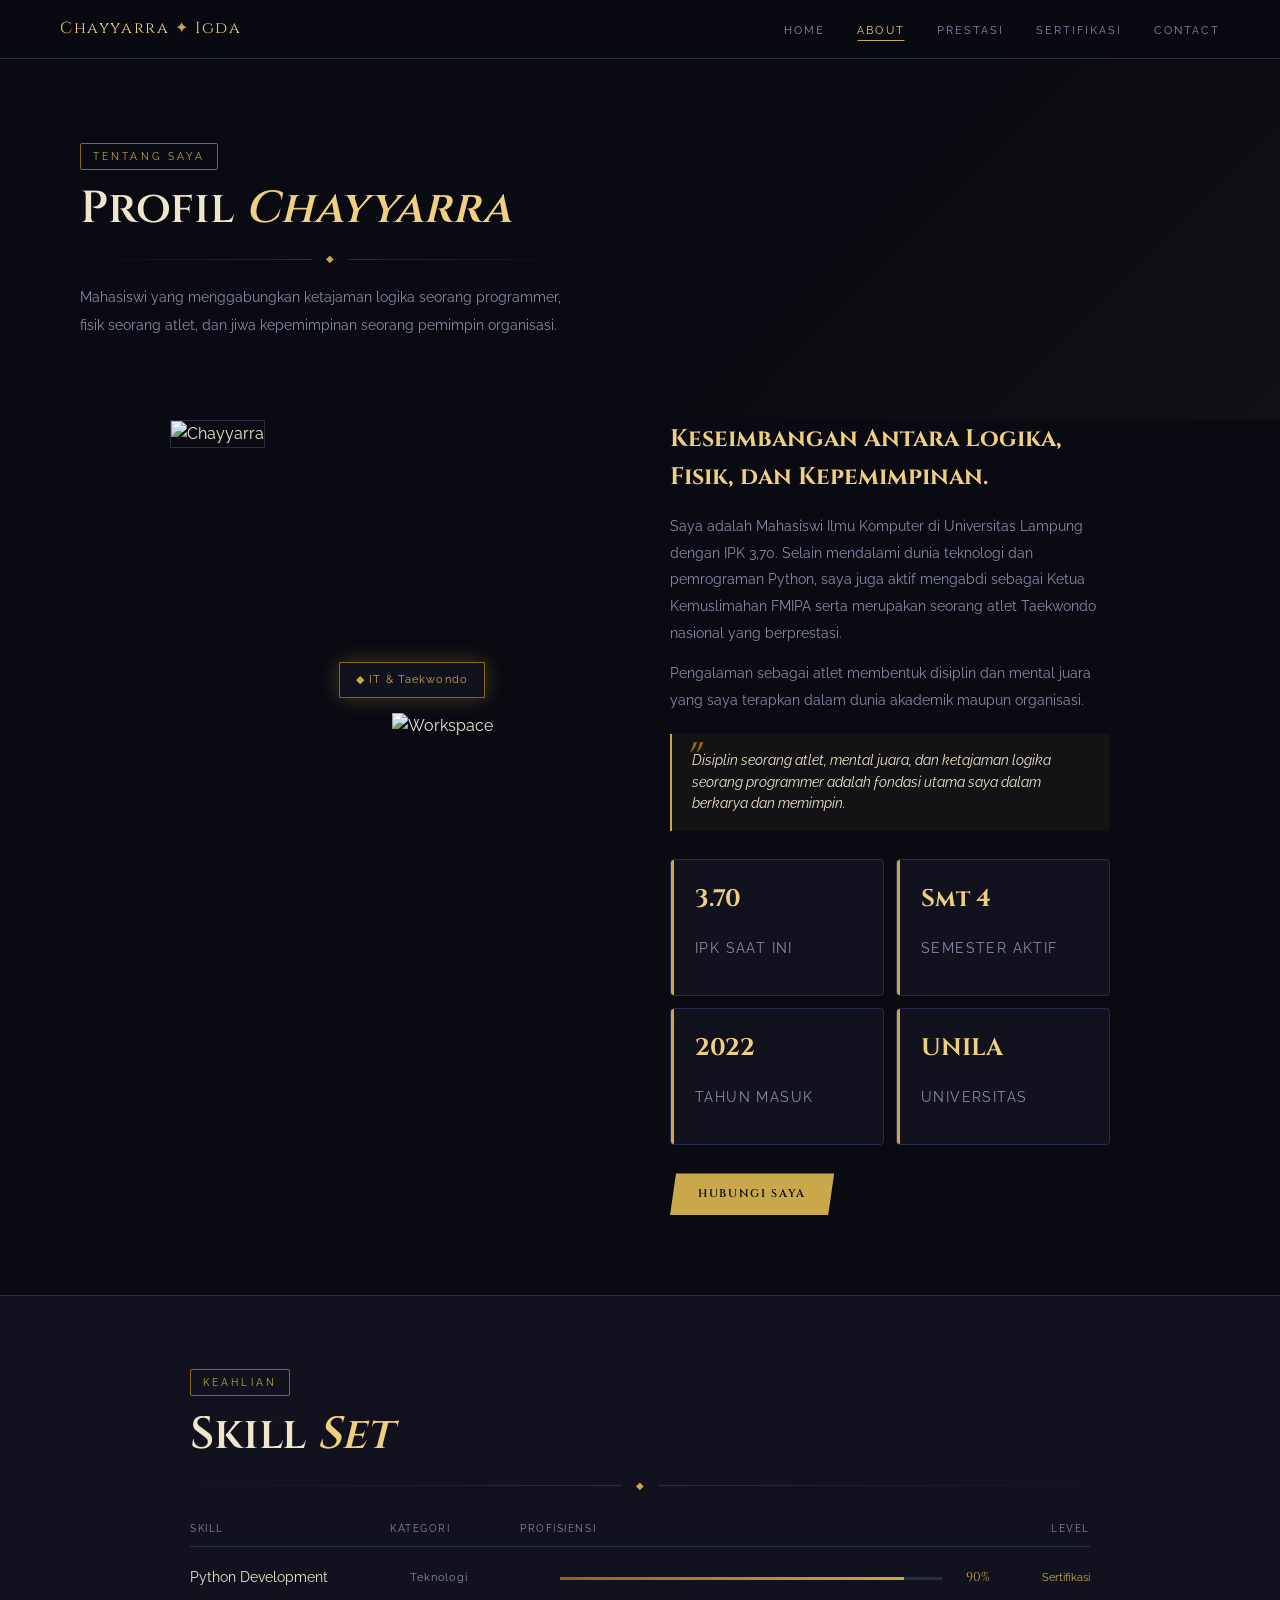
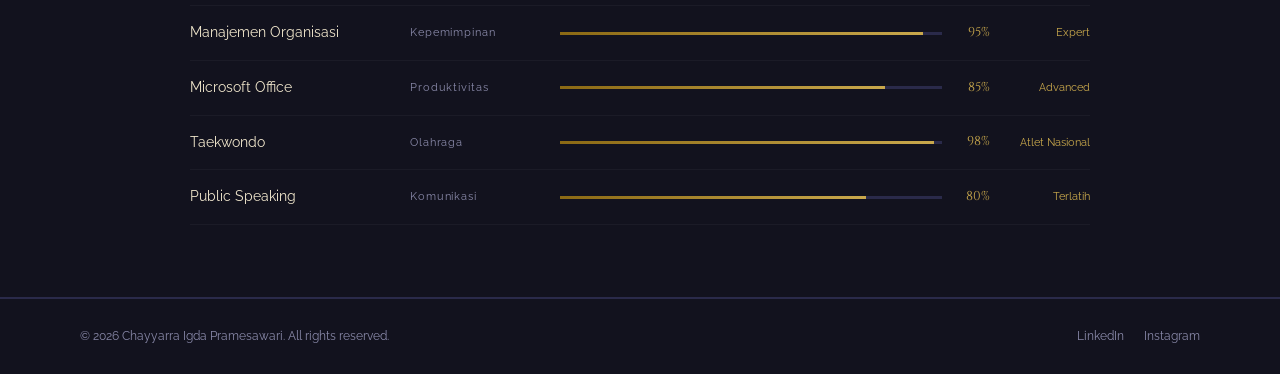
==== about.html @ 012fc19f "Kode Awal" ====
<!DOCTYPE html>
<html lang="id">
<head>
  <meta charset="UTF-8" />
  <meta name="viewport" content="width=device-width, initial-scale=1.0" />
  <title>About | Chayyarra Igda</title>
  <link rel="preconnect" href="https://fonts.googleapis.com" />
  <link rel="preconnect" href="https://fonts.gstatic.com" crossorigin />
  <link href="https://fonts.googleapis.com/css2?family=Cinzel:wght@400;600;700&family=Raleway:ital,wght@0,300;0,400;0,500;0,600;1,300&display=swap" rel="stylesheet" />
  <link rel="stylesheet" href="style.css" />
</head>
<body>

  <nav id="navbar">
    <a href="index.html" class="nav-logo">Chayyarra <span>✦</span> Igda</a>
    <ul class="nav-links">
      <li><a href="index.html">Home</a></li>
      <li><a href="about.html" class="active">About</a></li>
      <li><a href="work.html">Prestasi</a></li>
      <li><a href="insights.html">Sertifikasi</a></li>
      <li><a href="contact.html">Contact</a></li>
    </ul>
  </nav>

  <section class="page">

    <div class="about-hero">
      <div class="about-hero-text">
        <span class="section-tag">Tentang Saya</span>
        <h2 class="section-title">Profil <em>Chayyarra</em></h2>
        <div class="deco-line"><span>◆</span></div>
        <p style="color:var(--text-muted); font-size:0.9rem; max-width:500px; line-height:1.9;">
          Mahasiswi yang menggabungkan ketajaman logika seorang programmer, fisik seorang atlet, dan jiwa kepemimpinan seorang pemimpin organisasi.
        </p>
      </div>
    </div>

    <div class="about-body">
      <div class="about-photos">
        <img src="https://images.unsplash.com/photo-1517694712202-14dd9538aa97?w=600&q=80" alt="Chayyarra" class="photo-main" />
        <img src="https://images.unsplash.com/photo-1555505019-8c3f1c4aba5f?w=400&q=80" alt="Workspace" class="photo-accent" />
        <span class="photo-pill">◆ IT & Taekwondo</span>
      </div>

      <div class="about-text">
        <h3>Keseimbangan Antara Logika, Fisik, dan Kepemimpinan.</h3>
        <p>Saya adalah Mahasiswi Ilmu Komputer di Universitas Lampung dengan IPK 3,70. Selain mendalami dunia teknologi dan pemrograman Python, saya juga aktif mengabdi sebagai Ketua Kemuslimahan FMIPA serta merupakan seorang atlet Taekwondo nasional yang berprestasi.</p>
        <p>Pengalaman sebagai atlet membentuk disiplin dan mental juara yang saya terapkan dalam dunia akademik maupun organisasi.</p>
        <div class="about-quote">
          Disiplin seorang atlet, mental juara, dan ketajaman logika seorang programmer adalah fondasi utama saya dalam berkarya dan memimpin.
        </div>

        <div style="display:grid; grid-template-columns:1fr 1fr; gap:12px; margin-bottom:28px;">
          <div class="stat-card"><h3>3.70</h3><p>IPK Saat Ini</p></div>
          <div class="stat-card"><h3>Smt 4</h3><p>Semester Aktif</p></div>
          <div class="stat-card"><h3>2022</h3><p>Tahun Masuk</p></div>
          <div class="stat-card"><h3>UNILA</h3><p>Universitas</p></div>
        </div>

        <a href="contact.html" class="btn btn-gold">Hubungi Saya</a>
      </div>
    </div>

    <!-- SKILLS -->
    <div class="skills-section">
      <div class="skills-inner">
        <span class="section-tag">Keahlian</span>
        <h2 class="section-title" style="margin-bottom:8px;">Skill <em>Set</em></h2>
        <div class="deco-line"><span>◆</span></div>

        <div style="display:flex; justify-content:space-between; font-size:0.65rem; letter-spacing:0.15em; color:var(--text-muted); text-transform:uppercase; padding:10px 0; border-bottom:1px solid var(--dark-border); margin-bottom:4px;">
          <span style="flex:0 0 200px;">Skill</span>
          <span style="flex:0 0 130px;">Kategori</span>
          <span style="flex:1;">Profisiensi</span>
          <span style="flex:0 0 80px; text-align:right;">Level</span>
        </div>

        <div class="skill-row">
          <span class="skill-name">Python Development</span>
          <span class="skill-cat">Teknologi</span>
          <div class="skill-bar-wrap">
            <div class="skill-bar"><div class="skill-bar-fill" data-width="90%" style="width:0"></div></div>
            <span class="skill-pct">90%</span>
          </div>
          <span style="flex:0 0 80px; text-align:right; font-size:0.7rem; color:var(--gold);">Sertifikasi</span>
        </div>
        <div class="skill-row">
          <span class="skill-name">Manajemen Organisasi</span>
          <span class="skill-cat">Kepemimpinan</span>
          <div class="skill-bar-wrap">
            <div class="skill-bar"><div class="skill-bar-fill" data-width="95%" style="width:0"></div></div>
            <span class="skill-pct">95%</span>
          </div>
          <span style="flex:0 0 80px; text-align:right; font-size:0.7rem; color:var(--gold);">Expert</span>
        </div>
        <div class="skill-row">
          <span class="skill-name">Microsoft Office</span>
          <span class="skill-cat">Produktivitas</span>
          <div class="skill-bar-wrap">
            <div class="skill-bar"><div class="skill-bar-fill" data-width="85%" style="width:0"></div></div>
            <span class="skill-pct">85%</span>
          </div>
          <span style="flex:0 0 80px; text-align:right; font-size:0.7rem; color:var(--gold);">Advanced</span>
        </div>
        <div class="skill-row">
          <span class="skill-name">Taekwondo</span>
          <span class="skill-cat">Olahraga</span>
          <div class="skill-bar-wrap">
            <div class="skill-bar"><div class="skill-bar-fill" data-width="98%" style="width:0"></div></div>
            <span class="skill-pct">98%</span>
          </div>
          <span style="flex:0 0 80px; text-align:right; font-size:0.7rem; color:var(--gold);">Atlet Nasional</span>
        </div>
        <div class="skill-row">
          <span class="skill-name">Public Speaking</span>
          <span class="skill-cat">Komunikasi</span>
          <div class="skill-bar-wrap">
            <div class="skill-bar"><div class="skill-bar-fill" data-width="80%" style="width:0"></div></div>
            <span class="skill-pct">80%</span>
          </div>
          <span style="flex:0 0 80px; text-align:right; font-size:0.7rem; color:var(--gold);">Terlatih</span>
        </div>
      </div>
    </div>

    <footer>
      <p>© 2026 Chayyarra Igda Pramesawari. All rights reserved.</p>
      <nav class="footer-nav">
        <a href="https://linkedin.com" target="_blank">LinkedIn</a>
        <a href="https://instagram.com" target="_blank">Instagram</a>
      </nav>
    </footer>
  </section>

  <script>
    window.addEventListener('scroll', function() {
      document.getElementById('navbar').classList.toggle('scrolled', window.scrollY > 30);
    });
    setTimeout(() => {
      document.querySelectorAll('.skill-bar-fill').forEach(bar => {
        bar.style.width = bar.dataset.width;
      });
    }, 400);
  </script>
</body>
</html>
---- style.css ----
@import url('https://fonts.googleapis.com/css2?family=Cinzel:wght@400;600;700&family=Raleway:ital,wght@0,300;0,400;0,500;0,600;1,300&display=swap');

:root {
  --gold: #C9A84C;
  --gold-light: #F0D080;
  --gold-dim: #8B6914;
  --dark-bg: #0A0A12;
  --dark-card: #12121E;
  --dark-panel: #1A1A2E;
  --dark-border: #2A2A4A;
  --accent: #4A90D9;
  --accent-glow: rgba(74,144,217,0.3);
  --text-bright: #F0E6CC;
  --text-muted: #8A8AAA;
  --danger: #C0392B;
  --success: #27AE60;
  --shadow-gold: 0 0 20px rgba(201,168,76,0.3);
  --shadow-blue: 0 0 20px rgba(74,144,217,0.3);
}

* { margin: 0; padding: 0; box-sizing: border-box; }
html { scroll-behavior: smooth; }

body {
  font-family: 'Raleway', sans-serif;
  background: var(--dark-bg);
  color: var(--text-bright);
  overflow-x: hidden;
  line-height: 1.6;
}

a { text-decoration: none; color: inherit; transition: 0.3s; }
li { list-style: none; }

/* ── SCROLLBAR ── */
::-webkit-scrollbar { width: 6px; }
::-webkit-scrollbar-track { background: var(--dark-bg); }
::-webkit-scrollbar-thumb { background: var(--gold-dim); border-radius: 3px; }

/* ── LOADING / LOGIN SCREEN ── */
#login-screen {
  position: fixed; inset: 0; z-index: 9999;
  background: var(--dark-bg);
  display: flex; flex-direction: column;
  align-items: center; justify-content: center;
  overflow: hidden;
}

#particles-canvas {
  position: absolute; inset: 0;
  pointer-events: none;
}

.login-bg-overlay {
  position: absolute; inset: 0;
  background: radial-gradient(ellipse at 50% 60%, rgba(74,144,217,0.08) 0%, transparent 70%),
              radial-gradient(ellipse at 20% 30%, rgba(201,168,76,0.06) 0%, transparent 50%);
}

.login-box {
  position: relative; z-index: 2;
  text-align: center;
  animation: loginReveal 1.2s ease both;
}

@keyframes loginReveal {
  from { opacity: 0; transform: translateY(30px) scale(0.97); }
  to { opacity: 1; transform: translateY(0) scale(1); }
}

.login-crest {
  width: 80px; height: 80px;
  margin: 0 auto 24px;
  position: relative;
}
.login-crest::before {
  content: '✦';
  font-size: 64px;
  color: var(--gold);
  display: block;
  text-shadow: 0 0 30px rgba(201,168,76,0.6), 0 0 60px rgba(201,168,76,0.3);
  animation: pulse-crest 3s ease-in-out infinite;
}
@keyframes pulse-crest {
  0%, 100% { text-shadow: 0 0 30px rgba(201,168,76,0.6), 0 0 60px rgba(201,168,76,0.3); }
  50% { text-shadow: 0 0 50px rgba(201,168,76,0.9), 0 0 100px rgba(201,168,76,0.5); }
}

.login-title {
  font-family: 'Cinzel', serif;
  font-size: 3.2rem;
  font-weight: 700;
  letter-spacing: 0.12em;
  color: var(--gold-light);
  text-shadow: 0 0 40px rgba(201,168,76,0.5);
  margin-bottom: 6px;
}

.login-subtitle {
  font-size: 0.75rem;
  letter-spacing: 0.35em;
  text-transform: uppercase;
  color: var(--text-muted);
  margin-bottom: 48px;
}

.login-divider {
  display: flex; align-items: center; gap: 16px;
  margin-bottom: 40px; justify-content: center;
}
.login-divider::before, .login-divider::after {
  content: '';
  width: 80px; height: 1px;
  background: linear-gradient(90deg, transparent, var(--gold-dim));
}
.login-divider::after { background: linear-gradient(90deg, var(--gold-dim), transparent); }
.login-divider span { color: var(--gold); font-size: 12px; }

.login-stats {
  display: flex; gap: 40px; margin-bottom: 52px; justify-content: center;
}
.login-stat {
  text-align: center;
  border: 1px solid var(--dark-border);
  padding: 14px 22px;
  border-radius: 4px;
  background: rgba(255,255,255,0.02);
  position: relative;
  overflow: hidden;
}
.login-stat::after {
  content: '';
  position: absolute; bottom: 0; left: 0; right: 0;
  height: 2px;
  background: var(--gold);
  transform: scaleX(0.3);
  transition: transform 0.4s;
}
.login-stat:hover::after { transform: scaleX(1); }
.login-stat strong { display: block; font-family: 'Cinzel', serif; font-size: 1.5rem; color: var(--gold-light); }
.login-stat span { font-size: 0.65rem; letter-spacing: 0.15em; text-transform: uppercase; color: var(--text-muted); }

.login-btn {
  display: inline-flex; align-items: center; gap: 12px;
  background: var(--gold);
  color: #0A0A12;
  font-family: 'Cinzel', serif;
  font-size: 0.8rem;
  font-weight: 700;
  letter-spacing: 0.2em;
  padding: 16px 48px;
  border: none;
  cursor: pointer;
  position: relative;
  overflow: hidden;
  transition: 0.3s;
  clip-path: polygon(8px 0%, 100% 0%, calc(100% - 8px) 100%, 0% 100%);
}
.login-btn:hover { background: var(--gold-light); transform: translateY(-2px); box-shadow: var(--shadow-gold); }
.login-btn::before {
  content: '';
  position: absolute; top: 0; left: -100%;
  width: 100%; height: 100%;
  background: linear-gradient(90deg, transparent, rgba(255,255,255,0.3), transparent);
  transition: left 0.5s;
}
.login-btn:hover::before { left: 100%; }

.login-footer-txt {
  margin-top: 28px;
  font-size: 0.65rem;
  letter-spacing: 0.2em;
  text-transform: uppercase;
  color: var(--dark-border);
}

/* ── MAIN APP (hidden until login) ── */
#app {
  display: none;
  opacity: 0;
  transition: opacity 0.8s;
}
#app.visible { opacity: 1; }

/* ── NAVIGATION ── */
nav#navbar {
  position: fixed; top: 0; width: 100%; z-index: 1000;
  padding: 16px 60px;
  display: flex; justify-content: space-between; align-items: center;
  background: rgba(10,10,18,0.92);
  backdrop-filter: blur(12px);
  border-bottom: 1px solid var(--dark-border);
  transition: 0.3s;
}
nav.scrolled { padding: 10px 60px; }

.nav-logo {
  font-family: 'Cinzel', serif;
  font-size: 1rem;
  letter-spacing: 0.1em;
  color: var(--gold-light);
}
.nav-logo span { color: var(--gold); }

.nav-links { display: flex; gap: 32px; }
.nav-links a {
  font-size: 0.7rem;
  letter-spacing: 0.18em;
  text-transform: uppercase;
  color: var(--text-muted);
  position: relative;
  padding-bottom: 4px;
}
.nav-links a::after {
  content: ''; position: absolute; bottom: 0; left: 50%;
  width: 0; height: 1px;
  background: var(--gold);
  transition: 0.3s; transform: translateX(-50%);
}
.nav-links a:hover, .nav-links a.active { color: var(--gold-light); }
.nav-links a:hover::after, .nav-links a.active::after { width: 100%; }

/* ── PAGE WRAPPER ── */
.page { min-height: 100vh; padding-top: 60px; }

/* ── SECTION TAGS & TITLES ── */
.section-tag {
  display: inline-block;
  font-size: 0.65rem;
  letter-spacing: 0.3em;
  text-transform: uppercase;
  color: var(--gold);
  margin-bottom: 12px;
  padding: 4px 12px;
  border: 1px solid var(--gold-dim);
  border-radius: 2px;
}

.section-title {
  font-family: 'Cinzel', serif;
  font-size: 2.8rem;
  font-weight: 600;
  line-height: 1.2;
  color: var(--text-bright);
}
.section-title em {
  font-style: italic;
  color: var(--gold-light);
}

/* ── BUTTONS ── */
.btn {
  display: inline-flex; align-items: center; gap: 8px;
  padding: 12px 28px;
  font-family: 'Cinzel', serif;
  font-size: 0.7rem;
  font-weight: 600;
  letter-spacing: 0.15em;
  text-transform: uppercase;
  cursor: pointer;
  border: none;
  transition: 0.3s;
  clip-path: polygon(6px 0%, 100% 0%, calc(100% - 6px) 100%, 0% 100%);
}
.btn-gold { background: var(--gold); color: #0A0A12; }
.btn-gold:hover { background: var(--gold-light); transform: translateY(-2px); box-shadow: var(--shadow-gold); }
.btn-outline {
  background: transparent;
  color: var(--gold);
  border: 1px solid var(--gold-dim);
  clip-path: none;
  border-radius: 2px;
}
.btn-outline:hover { background: rgba(201,168,76,0.1); border-color: var(--gold); }

/* ── DECORATIVE LINE ── */
.deco-line {
  display: flex; align-items: center; gap: 14px;
  margin: 16px 0;
}
.deco-line::before, .deco-line::after {
  content: ''; flex: 1; height: 1px;
  background: linear-gradient(90deg, transparent, var(--dark-border));
}
.deco-line::after { background: linear-gradient(90deg, var(--dark-border), transparent); }
.deco-line span { color: var(--gold); font-size: 10px; }

/* ── STAT CARDS ── */
.stat-card {
  background: var(--dark-card);
  border: 1px solid var(--dark-border);
  padding: 20px 24px;
  border-radius: 4px;
  position: relative;
  overflow: hidden;
}
.stat-card::before {
  content: ''; position: absolute; top: 0; left: 0;
  width: 3px; height: 100%; background: var(--gold);
}
.stat-card h3 {
  font-family: 'Cinzel', serif;
  font-size: 2rem;
  color: var(--gold-light);
}
.stat-card p { font-size: 0.7rem; letter-spacing: 0.1em; color: var(--text-muted); text-transform: uppercase; }

/* ── HERO ── */
.hero {
  display: grid; grid-template-columns: 1fr 1fr;
  min-height: calc(100vh - 60px);
  position: relative;
}
.hero::after {
  content: '';
  position: absolute;
  right: 50%; top: 0; bottom: 0; width: 1px;
  background: linear-gradient(180deg, transparent, var(--dark-border) 20%, var(--dark-border) 80%, transparent);
}

.hero-left {
  padding: 80px 60px 80px 80px;
  display: flex; flex-direction: column; justify-content: center;
}
.hero-chip {
  display: inline-flex; align-items: center; gap: 8px;
  background: rgba(201,168,76,0.1);
  border: 1px solid var(--gold-dim);
  color: var(--gold);
  font-size: 0.65rem;
  letter-spacing: 0.2em;
  padding: 6px 16px;
  border-radius: 2px;
  margin-bottom: 28px;
  width: fit-content;
}
.hero-chip::before { content: '◆'; font-size: 8px; }

.hero-title {
  font-family: 'Cinzel', serif;
  font-size: 3.6rem;
  font-weight: 700;
  line-height: 1.1;
  margin-bottom: 24px;
  color: var(--text-bright);
}
.hero-title em { color: var(--gold-light); font-style: italic; }

.hero-desc {
  font-size: 0.9rem;
  font-weight: 300;
  color: var(--text-muted);
  max-width: 380px;
  margin-bottom: 36px;
  line-height: 1.8;
}
.hero-btns { display: flex; gap: 14px; margin-bottom: 52px; }
.hero-divider { width: 48px; height: 1px; background: var(--dark-border); margin-bottom: 32px; }
.hero-stats { display: flex; gap: 32px; }

.hero-right {
  position: relative;
  background: var(--dark-card);
  overflow: hidden;
}
.hero-right::before {
  content: '';
  position: absolute; inset: 0;
  background: radial-gradient(circle at 60% 40%, rgba(74,144,217,0.1) 0%, transparent 60%);
}
.hero-img-wrap {
  position: absolute; inset: 40px;
  border: 1px solid var(--dark-border);
  overflow: hidden;
}
.hero-img { width: 100%; height: 100%; object-fit: cover; opacity: 0.75; filter: saturate(0.7) contrast(1.1); }

.hero-badge {
  position: absolute; bottom: 56px; left: -18px;
  background: var(--dark-card);
  border: 1px solid var(--gold-dim);
  padding: 14px 20px;
  border-left: 3px solid var(--gold);
  box-shadow: var(--shadow-gold);
}
.hero-badge strong { display: block; font-family: 'Cinzel', serif; font-size: 0.9rem; color: var(--gold-light); }
.hero-badge span { font-size: 0.7rem; color: var(--text-muted); }

.hero-corner {
  position: absolute; top: 40px; right: 40px;
  font-family: 'Cinzel', serif; font-size: 0.65rem;
  letter-spacing: 0.1em; color: var(--gold-dim);
  writing-mode: vertical-rl;
}

/* ── ABOUT ── */
.about-hero {
  min-height: 40vh;
  display: flex; align-items: center;
  padding: 80px;
  position: relative;
  overflow: hidden;
}
.about-hero::before {
  content: '';
  position: absolute; top: 0; right: 0;
  width: 50%; height: 100%;
  background: linear-gradient(135deg, transparent 30%, rgba(201,168,76,0.04) 100%);
}
.about-hero-text { max-width: 600px; }

.about-body {
  display: grid; grid-template-columns: 1fr 1fr;
  gap: 60px;
  max-width: 1100px; margin: 0 auto 80px;
  padding: 0 80px;
}
.about-photos { position: relative; height: 520px; }
.photo-main {
  width: 78%; height: 82%; object-fit: cover;
  border: 1px solid var(--dark-border);
  filter: saturate(0.8);
}
.photo-accent {
  position: absolute; bottom: 0; right: 0;
  width: 50%; height: 44%; object-fit: cover;
  border: 2px solid var(--dark-bg);
  filter: saturate(0.8);
}
.photo-pill {
  position: absolute; top: 50%; left: 55%;
  transform: translate(-50%,-50%);
  background: var(--dark-card);
  border: 1px solid var(--gold-dim);
  color: var(--gold);
  padding: 8px 16px;
  font-size: 0.7rem;
  letter-spacing: 0.1em;
  box-shadow: var(--shadow-gold);
}

.about-text h3 {
  font-family: 'Cinzel', serif;
  font-size: 1.5rem;
  color: var(--gold-light);
  margin-bottom: 16px;
}
.about-text p { font-size: 0.88rem; color: var(--text-muted); margin-bottom: 14px; line-height: 1.9; }
.about-quote {
  border-left: 2px solid var(--gold);
  padding: 16px 20px;
  margin: 20px 0 28px;
  background: rgba(201,168,76,0.05);
  font-style: italic;
  font-size: 0.85rem;
  color: var(--text-bright);
  position: relative;
}
.about-quote::before { content: '"'; font-family: 'Cinzel', serif; font-size: 3rem; color: var(--gold-dim); position: absolute; top: -10px; left: 10px; }

/* skills */
.skills-section {
  background: var(--dark-card);
  border-top: 1px solid var(--dark-border);
  border-bottom: 1px solid var(--dark-border);
  padding: 72px 80px;
}
.skills-inner { max-width: 900px; margin: 0 auto; }

.skill-row {
  display: flex; align-items: center; gap: 20px;
  padding: 16px 0;
  border-bottom: 1px solid rgba(255,255,255,0.04);
}
.skill-name { flex: 0 0 200px; font-size: 0.85rem; color: var(--text-bright); }
.skill-cat { flex: 0 0 130px; font-size: 0.7rem; color: var(--text-muted); letter-spacing: 0.08em; }
.skill-bar-wrap { flex: 1; display: flex; align-items: center; gap: 12px; }
.skill-bar { flex: 1; height: 3px; background: var(--dark-border); }
.skill-bar-fill { height: 100%; background: linear-gradient(90deg, var(--gold-dim), var(--gold)); transition: width 1.4s ease; }
.skill-pct { font-family: 'Cinzel', serif; font-size: 0.8rem; color: var(--gold); min-width: 36px; text-align: right; }

/* ── WORK / PRESTASI ── */
.work-top { padding: 72px 80px 40px; display: flex; justify-content: space-between; align-items: flex-end; flex-wrap: wrap; }
.filter-row { display: flex; gap: 10px; }
.ftab {
  padding: 7px 18px;
  border: 1px solid var(--dark-border);
  background: transparent;
  color: var(--text-muted);
  font-size: 0.7rem;
  letter-spacing: 0.1em;
  cursor: pointer;
  transition: 0.3s;
  font-family: 'Raleway', sans-serif;
  text-transform: uppercase;
}
.ftab.active, .ftab:hover { background: var(--gold); color: #0A0A12; border-color: var(--gold); }

.work-grid {
  display: grid; grid-template-columns: repeat(3,1fr);
  gap: 2px; padding: 0 80px 80px;
}
.wcard { position: relative; overflow: hidden; aspect-ratio: 4/3; background: var(--dark-card); cursor: pointer; }
.wcard img { width: 100%; height: 100%; object-fit: cover; transition: 0.6s; filter: saturate(0.5) brightness(0.8); }
.wcard:hover img { transform: scale(1.08); filter: saturate(0.8) brightness(0.9); }
.wcard-overlay {
  position: absolute; inset: 0;
  background: linear-gradient(to top, rgba(10,10,18,0.9), transparent 60%);
  display: flex; flex-direction: column; justify-content: flex-end;
  padding: 24px;
  opacity: 0; transition: 0.4s;
  border: 1px solid transparent;
}
.wcard:hover .wcard-overlay { opacity: 1; border-color: var(--gold-dim); }
.wcard-overlay span { font-size: 0.65rem; letter-spacing: 0.15em; color: var(--gold); text-transform: uppercase; }
.wcard-overlay h3 { font-family: 'Cinzel', serif; color: var(--text-bright); margin-top: 4px; }
.wcard.wide { grid-column: span 2; }

/* medal cards */
.medal-section { padding: 0 80px 80px; }
.medal-grid { display: grid; grid-template-columns: repeat(auto-fill, minmax(260px, 1fr)); gap: 16px; margin-top: 32px; }
.medal-card {
  background: var(--dark-card);
  border: 1px solid var(--dark-border);
  padding: 24px;
  position: relative;
  overflow: hidden;
  transition: 0.3s;
}
.medal-card:hover { border-color: var(--gold-dim); transform: translateY(-3px); }
.medal-card::before {
  content: ''; position: absolute; top: 0; left: 0; right: 0;
  height: 2px; background: var(--gold);
  transform: scaleX(0); transition: 0.4s;
}
.medal-card:hover::before { transform: scaleX(1); }
.medal-rank {
  font-family: 'Cinzel', serif;
  font-size: 2rem; color: var(--gold);
  margin-bottom: 8px;
}
.medal-rank.silver { color: #C0C0C0; }
.medal-rank.bronze { color: #CD7F32; }
.medal-event { font-size: 0.8rem; font-weight: 600; color: var(--text-bright); margin-bottom: 4px; }
.medal-detail { font-size: 0.72rem; color: var(--text-muted); }
.medal-year { position: absolute; top: 20px; right: 20px; font-size: 0.65rem; color: var(--gold-dim); font-family: 'Cinzel', serif; }

/* ── INSIGHTS ── */
.insights-top { padding: 72px 80px 48px; }
.insights-grid {
  display: grid; grid-template-columns: 1fr 1fr;
  gap: 24px; max-width: 1060px;
  margin: 0 auto; padding: 0 80px 80px;
}
.icard {
  display: flex; flex-direction: column;
  background: var(--dark-card);
  border: 1px solid var(--dark-border);
  overflow: hidden;
  transition: 0.3s; cursor: pointer;
}
.icard:hover { border-color: var(--gold-dim); transform: translateY(-4px); box-shadow: var(--shadow-gold); }
.icard img { width: 100%; height: 160px; object-fit: cover; filter: saturate(0.6); transition: 0.4s; }
.icard:hover img { filter: saturate(1); }
.icard-meta { padding: 20px; }
.icard-date { font-size: 0.65rem; letter-spacing: 0.15em; color: var(--gold-dim); text-transform: uppercase; }
.icard-title { font-family: 'Cinzel', serif; font-size: 1rem; color: var(--text-bright); margin: 8px 0; }
.icard-excerpt { font-size: 0.8rem; color: var(--text-muted); line-height: 1.7; margin-bottom: 14px; }
.icard-more { font-size: 0.7rem; color: var(--gold); letter-spacing: 0.1em; }

/* modal */
.modal-backdrop {
  display: none; position: fixed; inset: 0;
  background: rgba(10,10,18,0.85); backdrop-filter: blur(6px);
  z-index: 2000; align-items: center; justify-content: center;
}
.modal-backdrop.open { display: flex; }
.modal-box {
  background: var(--dark-panel);
  border: 1px solid var(--dark-border);
  padding: 48px; max-width: 600px; width: 90%;
  position: relative;
  border-top: 2px solid var(--gold);
}
.modal-close {
  position: absolute; top: 16px; right: 20px;
  background: none; border: none; color: var(--text-muted);
  font-size: 1.4rem; cursor: pointer;
}
.modal-close:hover { color: var(--gold); }
.modal-tag { font-size: 0.65rem; letter-spacing: 0.2em; color: var(--gold); text-transform: uppercase; margin-bottom: 12px; }
.modal-title { font-family: 'Cinzel', serif; font-size: 1.5rem; color: var(--text-bright); margin-bottom: 20px; }
.modal-body { font-size: 0.88rem; color: var(--text-muted); line-height: 1.8; }

/* ── CONTACT ── */
.contact-wrap { display: grid; grid-template-columns: 1fr 1fr; min-height: calc(100vh - 60px); }
.contact-left {
  background: var(--dark-card);
  border-right: 1px solid var(--dark-border);
  padding: 80px 60px;
  display: flex; flex-direction: column; justify-content: center;
  position: relative; overflow: hidden;
}
.contact-left::before {
  content: '';
  position: absolute; bottom: -60px; left: -60px;
  width: 240px; height: 240px;
  border-radius: 50%;
  background: rgba(201,168,76,0.04);
}
.contact-list li { display: flex; align-items: center; gap: 16px; margin-bottom: 20px; }
.ci-icon {
  width: 40px; height: 40px;
  background: rgba(201,168,76,0.1);
  border: 1px solid var(--gold-dim);
  display: flex; align-items: center; justify-content: center;
  font-size: 14px; color: var(--gold);
  flex-shrink: 0;
}
.ci-text strong { display: block; font-size: 0.8rem; color: var(--text-bright); }
.ci-text a, .ci-text span { font-size: 0.8rem; color: var(--text-muted); }
.ci-text a:hover { color: var(--gold); }

.contact-right { padding: 80px 60px; display: flex; flex-direction: column; justify-content: center; }
.scard {
  display: flex; align-items: center; gap: 16px;
  padding: 16px 20px;
  border: 1px solid var(--dark-border);
  margin-bottom: 12px;
  transition: 0.3s;
}
.scard:hover { border-color: var(--gold-dim); transform: translateX(6px); background: rgba(201,168,76,0.04); }
.scard-icon { font-size: 20px; }
.scard-info strong { display: block; font-size: 0.85rem; color: var(--text-bright); }
.scard-info span { font-size: 0.75rem; color: var(--text-muted); }
.scard-arrow { margin-left: auto; color: var(--gold); font-size: 1.1rem; }

.avail-wrap {
  margin-top: 32px;
  padding: 18px 22px;
  border: 1px solid rgba(39,174,96,0.3);
  background: rgba(39,174,96,0.05);
  display: flex; gap: 14px; align-items: flex-start;
}
.avail-dot {
  width: 8px; height: 8px;
  border-radius: 50%;
  background: var(--success);
  margin-top: 5px; flex-shrink: 0;
  box-shadow: 0 0 8px var(--success);
  animation: pulse-avail 2s infinite;
}
@keyframes pulse-avail { 0%,100% { opacity: 1; } 50% { opacity: 0.4; } }
.avail-wrap p { font-size: 0.82rem; color: var(--text-muted); line-height: 1.6; }

/* ── FOOTER ── */
footer {
  background: var(--dark-card);
  border-top: 1px solid var(--dark-border);
  padding: 28px 80px;
  display: flex; justify-content: space-between; align-items: center;
  flex-wrap: wrap; gap: 12px;
  font-size: 0.72rem; color: var(--text-muted);
}
.footer-nav { display: flex; gap: 20px; }
.footer-nav a:hover { color: var(--gold); }

/* ── ANIMATIONS ── */
@keyframes fadeUp {
  from { opacity: 0; transform: translateY(20px); }
  to { opacity: 1; transform: translateY(0); }
}
.fu { animation: fadeUp 0.7s ease both; }
.d1 { animation-delay: 0.1s; } .d2 { animation-delay: 0.25s; }
.d3 { animation-delay: 0.4s; } .d4 { animation-delay: 0.55s; }
.d5 { animation-delay: 0.7s; }

/* ── RESPONSIVE ── */
@media (max-width: 900px) {
  .hero, .about-body, .contact-wrap { grid-template-columns: 1fr; }
  .hero-right { height: 50vh; }
  .hero-left { padding: 60px 32px; }
  .work-grid { grid-template-columns: 1fr 1fr; padding: 0 32px 60px; }
  .wcard.wide { grid-column: span 1; }
  nav#navbar { padding: 14px 28px; }
  .nav-links { gap: 16px; }
  .section-title { font-size: 2rem; }
  footer, .work-top, .skills-section, .medal-section { padding-left: 32px; padding-right: 32px; }
  .insights-grid { grid-template-columns: 1fr; padding: 0 32px 60px; }
  .about-body { padding: 0 32px; }
}
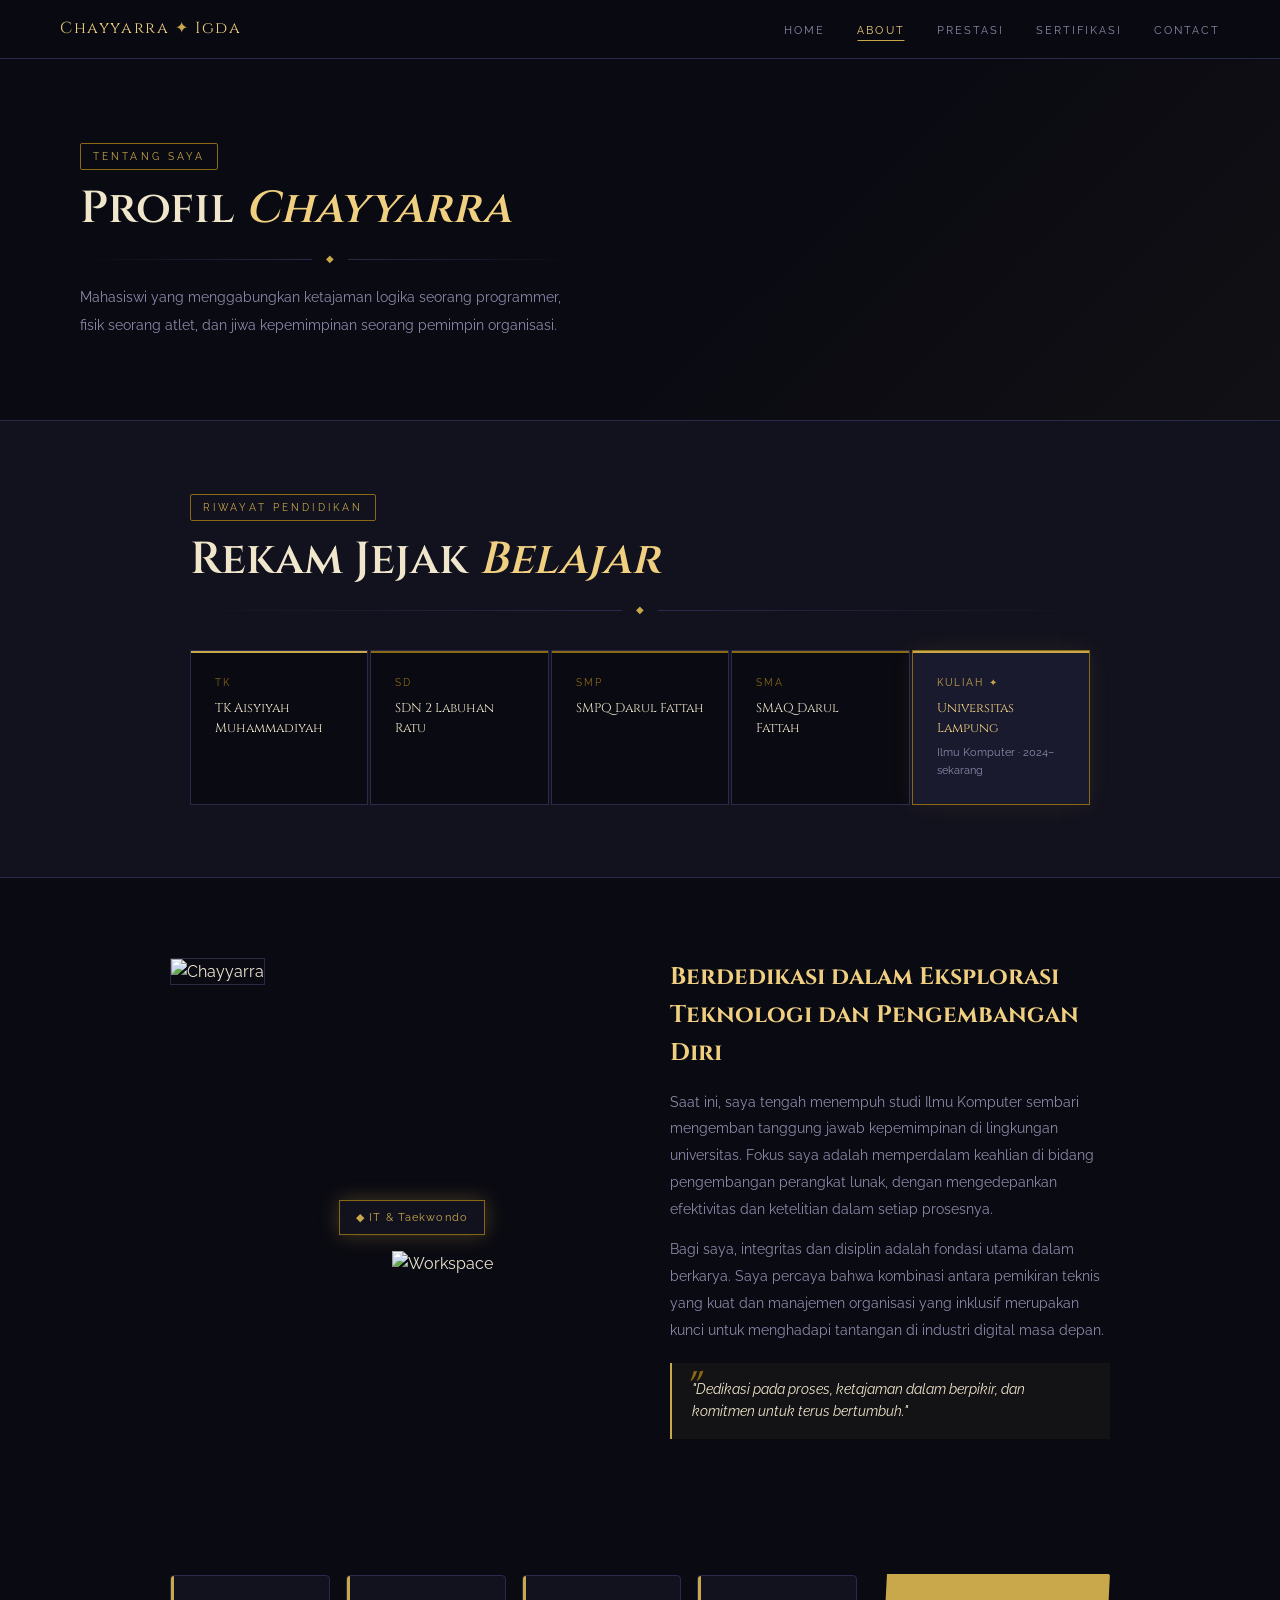
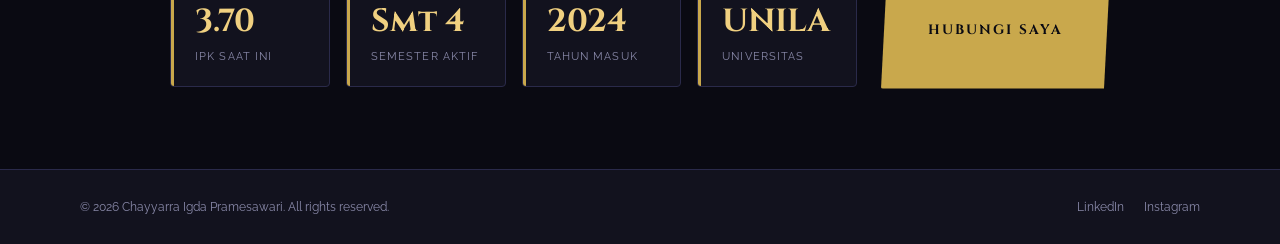
==== commit c3096699: "Add files via upload update file" ====
--- a/about.html
+++ b/about.html
@@ -35,98 +35,78 @@
       </div>
     </div>
 
+    <div style="background: var(--dark-card); border-top: 1px solid var(--dark-border); border-bottom: 1px solid var(--dark-border); padding: 72px 80px; margin-bottom: 80px;">
+      <div style="max-width: 900px; margin: 0 auto;">
+        <span class="section-tag">Riwayat Pendidikan</span>
+        <h2 class="section-title" style="margin-bottom:8px;">Rekam Jejak <em>Belajar</em></h2>
+        <div class="deco-line"><span>◆</span></div>
+
+        <div style="margin-top:32px; display:grid; grid-template-columns: repeat(5, 1fr); gap:2px; width:100%;" id="edu-timeline">
+          
+          <div class="edu-card" style="background:var(--dark-bg); border:1px solid var(--dark-border); padding:24px; position:relative; overflow:hidden;">
+            <div style="position:absolute;top:0;left:0;right:0;height:2px;background:var(--gold);"></div>
+            <p style="font-size:0.6rem;letter-spacing:0.2em;color:var(--gold-dim);text-transform:uppercase;margin-bottom:8px;">TK</p>
+            <p style="font-family:'Cinzel',serif;font-size:0.8rem;color:var(--text-bright);">TK Aisyiyah Muhammadiyah</p>
+          </div>
+
+          <div class="edu-card" style="background:var(--dark-bg); border:1px solid var(--dark-border); padding:24px; position:relative;">
+            <div style="position:absolute;top:0;left:0;right:0;height:2px;background:var(--gold-dim);"></div>
+            <p style="font-size:0.6rem;letter-spacing:0.2em;color:var(--gold-dim);text-transform:uppercase;margin-bottom:8px;">SD</p>
+            <p style="font-family:'Cinzel',serif;font-size:0.8rem;color:var(--text-bright);">SDN 2 Labuhan Ratu</p>
+          </div>
+
+          <div class="edu-card" style="background:var(--dark-bg); border:1px solid var(--dark-border); padding:24px; position:relative;">
+            <div style="position:absolute;top:0;left:0;right:0;height:2px;background:var(--gold-dim);"></div>
+            <p style="font-size:0.6rem;letter-spacing:0.2em;color:var(--gold-dim);text-transform:uppercase;margin-bottom:8px;">SMP</p>
+            <p style="font-family:'Cinzel',serif;font-size:0.8rem;color:var(--text-bright);">SMPQ Darul Fattah</p>
+          </div>
+
+          <div class="edu-card" style="background:var(--dark-bg); border:1px solid var(--dark-border); padding:24px; position:relative;">
+            <div style="position:absolute;top:0;left:0;right:0;height:2px;background:var(--gold-dim);"></div>
+            <p style="font-size:0.6rem;letter-spacing:0.2em;color:var(--gold-dim);text-transform:uppercase;margin-bottom:8px;">SMA</p>
+            <p style="font-family:'Cinzel',serif;font-size:0.8rem;color:var(--text-bright);">SMAQ Darul Fattah</p>
+          </div>
+
+          <div class="edu-card" style="background:var(--dark-panel); border:1px solid var(--gold-dim); padding:24px; position:relative; box-shadow:0 0 20px rgba(201,168,76,0.1);">
+            <div style="position:absolute;top:0;left:0;right:0;height:2px;background:var(--gold);"></div>
+            <p style="font-size:0.6rem;letter-spacing:0.2em;color:var(--gold);text-transform:uppercase;margin-bottom:8px;">Kuliah ✦</p>
+            <p style="font-family:'Cinzel',serif;font-size:0.8rem;color:var(--gold-light);">Universitas Lampung</p>
+            <p style="font-size:0.7rem;color:var(--text-muted);margin-top:4px;">Ilmu Komputer · 2024–sekarang</p>
+          </div>
+
+        </div>
+      </div>
+    </div>
+
     <div class="about-body">
       <div class="about-photos">
-        <img src="https://images.unsplash.com/photo-1517694712202-14dd9538aa97?w=600&q=80" alt="Chayyarra" class="photo-main" />
-        <img src="https://images.unsplash.com/photo-1555505019-8c3f1c4aba5f?w=400&q=80" alt="Workspace" class="photo-accent" />
+        <img src="images/mendali.jpeg" alt="Chayyarra" class="photo-main" />
+        <img src="images/pomnas.jpeg" alt="Workspace" class="photo-accent" />
         <span class="photo-pill">◆ IT & Taekwondo</span>
       </div>
 
       <div class="about-text">
-        <h3>Keseimbangan Antara Logika, Fisik, dan Kepemimpinan.</h3>
-        <p>Saya adalah Mahasiswi Ilmu Komputer di Universitas Lampung dengan IPK 3,70. Selain mendalami dunia teknologi dan pemrograman Python, saya juga aktif mengabdi sebagai Ketua Kemuslimahan FMIPA serta merupakan seorang atlet Taekwondo nasional yang berprestasi.</p>
-        <p>Pengalaman sebagai atlet membentuk disiplin dan mental juara yang saya terapkan dalam dunia akademik maupun organisasi.</p>
-        <div class="about-quote">
-          Disiplin seorang atlet, mental juara, dan ketajaman logika seorang programmer adalah fondasi utama saya dalam berkarya dan memimpin.
-        </div>
-
-        <div style="display:grid; grid-template-columns:1fr 1fr; gap:12px; margin-bottom:28px;">
+          <h3>Berdedikasi dalam Eksplorasi Teknologi dan Pengembangan Diri</h3>
+          <p>Saat ini, saya tengah menempuh studi Ilmu Komputer sembari mengemban tanggung jawab kepemimpinan di lingkungan universitas. Fokus saya adalah memperdalam keahlian di bidang pengembangan perangkat lunak, dengan mengedepankan efektivitas dan ketelitian dalam setiap prosesnya.</p>
+          <p>Bagi saya, integritas dan disiplin adalah fondasi utama dalam berkarya. Saya percaya bahwa kombinasi antara pemikiran teknis yang kuat dan manajemen organisasi yang inklusif merupakan kunci untuk menghadapi tantangan di industri digital masa depan.</p>
+          <div class="about-quote">
+              "Dedikasi pada proses, ketajaman dalam berpikir, dan komitmen untuk terus bertumbuh."
+          </div>
+      </div> <div class="info-wrapper">
+        <div class="stats-grid">
           <div class="stat-card"><h3>3.70</h3><p>IPK Saat Ini</p></div>
           <div class="stat-card"><h3>Smt 4</h3><p>Semester Aktif</p></div>
-          <div class="stat-card"><h3>2022</h3><p>Tahun Masuk</p></div>
+          <div class="stat-card"><h3>2024</h3><p>Tahun Masuk</p></div>
           <div class="stat-card"><h3>UNILA</h3><p>Universitas</p></div>
         </div>
+        
+        <a href="contact.html" class="contact-box">Hubungi Saya</a>
+      </div>
 
-        <a href="contact.html" class="btn btn-gold">Hubungi Saya</a>
-      </div>
-    </div>
-
-    <!-- SKILLS -->
-    <div class="skills-section">
-      <div class="skills-inner">
-        <span class="section-tag">Keahlian</span>
-        <h2 class="section-title" style="margin-bottom:8px;">Skill <em>Set</em></h2>
-        <div class="deco-line"><span>◆</span></div>
-
-        <div style="display:flex; justify-content:space-between; font-size:0.65rem; letter-spacing:0.15em; color:var(--text-muted); text-transform:uppercase; padding:10px 0; border-bottom:1px solid var(--dark-border); margin-bottom:4px;">
-          <span style="flex:0 0 200px;">Skill</span>
-          <span style="flex:0 0 130px;">Kategori</span>
-          <span style="flex:1;">Profisiensi</span>
-          <span style="flex:0 0 80px; text-align:right;">Level</span>
-        </div>
-
-        <div class="skill-row">
-          <span class="skill-name">Python Development</span>
-          <span class="skill-cat">Teknologi</span>
-          <div class="skill-bar-wrap">
-            <div class="skill-bar"><div class="skill-bar-fill" data-width="90%" style="width:0"></div></div>
-            <span class="skill-pct">90%</span>
-          </div>
-          <span style="flex:0 0 80px; text-align:right; font-size:0.7rem; color:var(--gold);">Sertifikasi</span>
-        </div>
-        <div class="skill-row">
-          <span class="skill-name">Manajemen Organisasi</span>
-          <span class="skill-cat">Kepemimpinan</span>
-          <div class="skill-bar-wrap">
-            <div class="skill-bar"><div class="skill-bar-fill" data-width="95%" style="width:0"></div></div>
-            <span class="skill-pct">95%</span>
-          </div>
-          <span style="flex:0 0 80px; text-align:right; font-size:0.7rem; color:var(--gold);">Expert</span>
-        </div>
-        <div class="skill-row">
-          <span class="skill-name">Microsoft Office</span>
-          <span class="skill-cat">Produktivitas</span>
-          <div class="skill-bar-wrap">
-            <div class="skill-bar"><div class="skill-bar-fill" data-width="85%" style="width:0"></div></div>
-            <span class="skill-pct">85%</span>
-          </div>
-          <span style="flex:0 0 80px; text-align:right; font-size:0.7rem; color:var(--gold);">Advanced</span>
-        </div>
-        <div class="skill-row">
-          <span class="skill-name">Taekwondo</span>
-          <span class="skill-cat">Olahraga</span>
-          <div class="skill-bar-wrap">
-            <div class="skill-bar"><div class="skill-bar-fill" data-width="98%" style="width:0"></div></div>
-            <span class="skill-pct">98%</span>
-          </div>
-          <span style="flex:0 0 80px; text-align:right; font-size:0.7rem; color:var(--gold);">Atlet Nasional</span>
-        </div>
-        <div class="skill-row">
-          <span class="skill-name">Public Speaking</span>
-          <span class="skill-cat">Komunikasi</span>
-          <div class="skill-bar-wrap">
-            <div class="skill-bar"><div class="skill-bar-fill" data-width="80%" style="width:0"></div></div>
-            <span class="skill-pct">80%</span>
-          </div>
-          <span style="flex:0 0 80px; text-align:right; font-size:0.7rem; color:var(--gold);">Terlatih</span>
-        </div>
-      </div>
-    </div>
-
-    <footer>
+    </div> <footer>
       <p>© 2026 Chayyarra Igda Pramesawari. All rights reserved.</p>
       <nav class="footer-nav">
-        <a href="https://linkedin.com" target="_blank">LinkedIn</a>
+        <a href="https://linkedin.com/in/chayyarraigda" target="_blank">LinkedIn</a>
         <a href="https://instagram.com" target="_blank">Instagram</a>
       </nav>
     </footer>
@@ -136,11 +116,6 @@
     window.addEventListener('scroll', function() {
       document.getElementById('navbar').classList.toggle('scrolled', window.scrollY > 30);
     });
-    setTimeout(() => {
-      document.querySelectorAll('.skill-bar-fill').forEach(bar => {
-        bar.style.width = bar.dataset.width;
-      });
-    }, 400);
   </script>
 </body>
-</html>
+</html>
--- a/style.css
+++ b/style.css
@@ -248,6 +248,62 @@
   color: var(--gold-light);
 }
 
+/* ── CUSTOM INFO WRAPPER (ABOUT PAGE) ── */
+.info-wrapper {
+  display: flex;
+  gap: 24px;
+  align-items: center; 
+  margin-top: 36px;
+  grid-column: 1 / -1; /* Ini yang membuat dia membentang penuh (full width) melewati batas kiri-kanan */
+  width: 100%;
+}
+
+.stats-grid {
+  flex: 3; /* Porsi yang lebih panjang karena ada 4 kotak */
+  display: grid;
+  grid-template-columns: repeat(4, 1fr); /* 4 kotak berjajar menyamping */
+  gap: 16px;
+}
+
+.contact-box {
+  flex: 1; /* Porsi yang lebih kecil & pas untuk kotak oren */
+  background: var(--gold);
+  color: #0A0A12;
+  font-family: 'Cinzel', serif;
+  font-size: 0.85rem;
+  font-weight: 700;
+  letter-spacing: 0.15em;
+  text-transform: uppercase;
+  text-align: center;
+  display: flex;
+  justify-content: center;
+  align-items: center;
+  min-height: 115px; /* Tinggi kotak, disesuaikan agar sejajar dengan 4 kotak hitam */
+  border-radius: 2px;
+  transition: 0.3s;
+  text-decoration: none;
+  clip-path: polygon(6px 0%, 100% 0%, calc(100% - 6px) 100%, 0% 100%); 
+}
+
+.contact-box:hover {
+  background: var(--gold-light);
+  transform: translateY(-3px);
+  box-shadow: var(--shadow-gold);
+}
+
+@media (max-width: 900px) {
+  .info-wrapper {
+    flex-direction: column;
+    align-items: stretch;
+  }
+  .stats-grid {
+    grid-template-columns: 1fr 1fr; /* Di layar HP kembali jadi kotak 2x2 */
+  }
+  .contact-box {
+    min-height: 60px;
+  }
+}
+
 /* ── BUTTONS ── */
 .btn {
   display: inline-flex; align-items: center; gap: 8px;
@@ -688,4 +744,4 @@
   footer, .work-top, .skills-section, .medal-section { padding-left: 32px; padding-right: 32px; }
   .insights-grid { grid-template-columns: 1fr; padding: 0 32px 60px; }
   .about-body { padding: 0 32px; }
-}
+}
